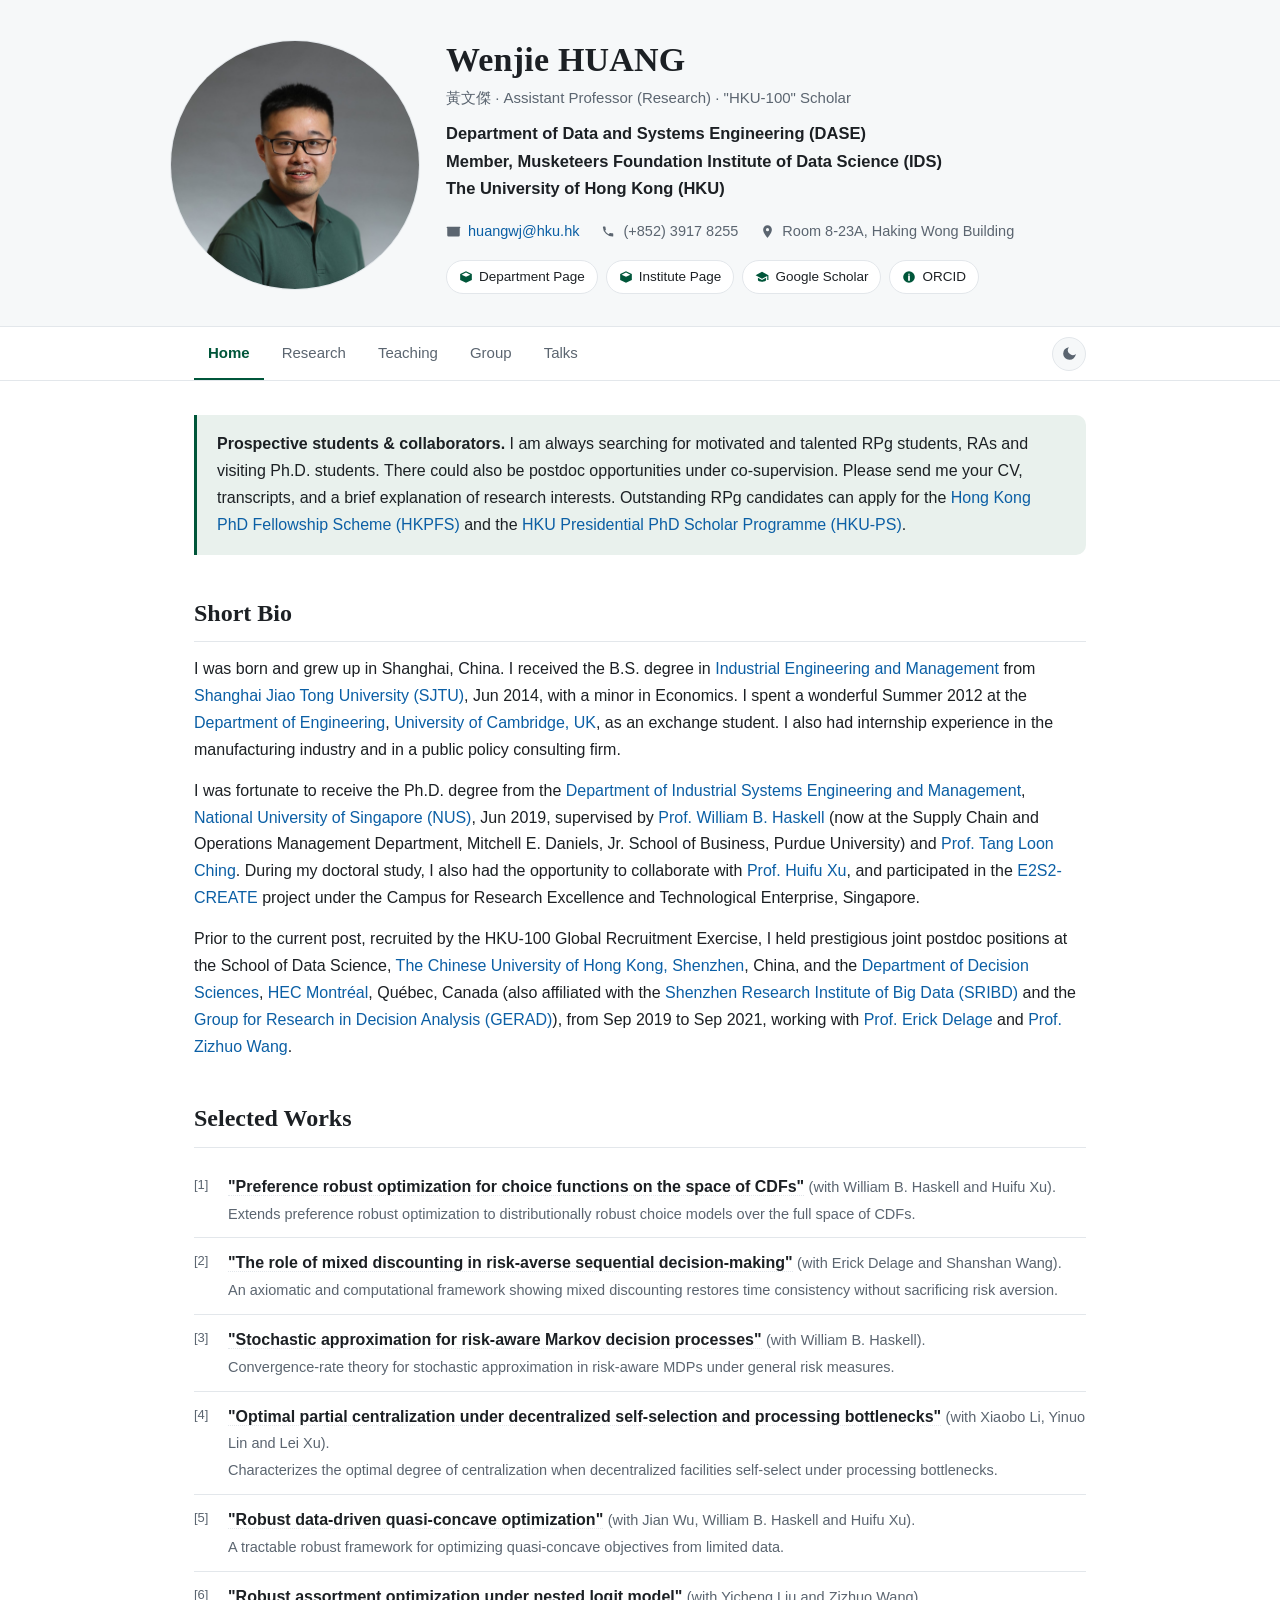
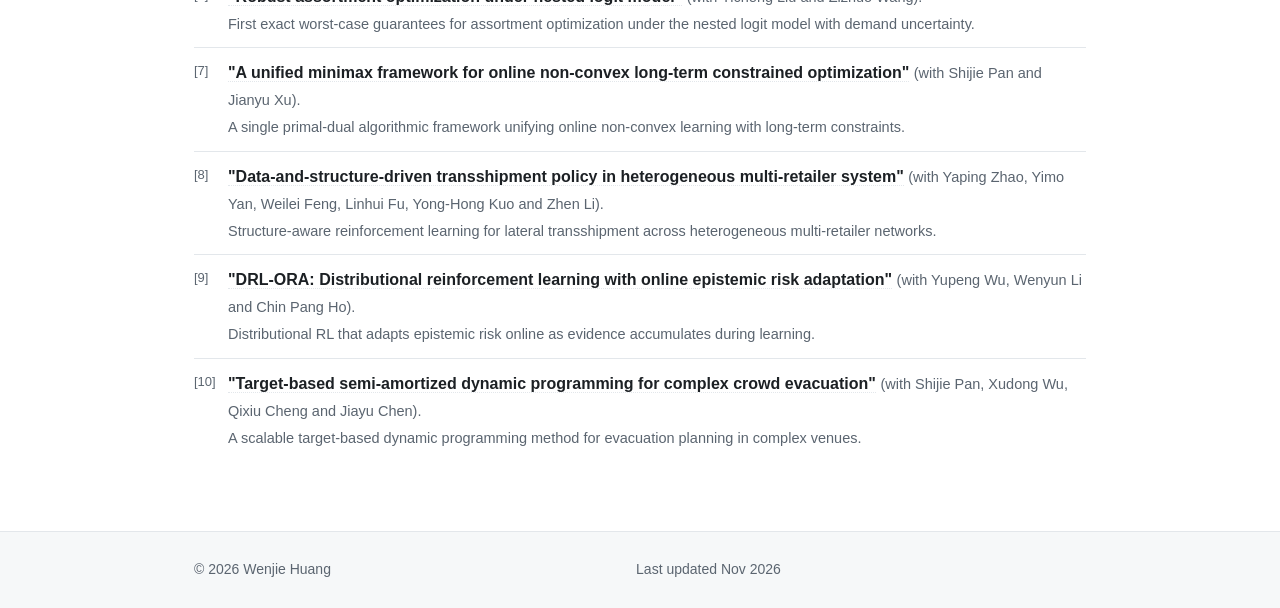
==== index.html @ e28edd25 "Research: add theory/application filter dimension; Home: add one-line contribution notes to Selected" ====
<!DOCTYPE html>
<html lang="en">
<head>
<meta charset="utf-8">
<meta name="viewport" content="width=device-width, initial-scale=1">
<title>Wenjie HUANG 黃文傑 — Assistant Professor (Research), HKU DASE &amp; IDS</title>
<meta name="description" content="Wenjie Huang, Assistant Professor (Research) at the Department of Data and Systems Engineering and the Musketeers Foundation Institute of Data Science, The University of Hong Kong. Research: risk analytics and robust optimization, sequential decision-making, data science/AI for operations management.">
<meta name="author" content="Wenjie Huang">
<link rel="icon" href="assets/favicon.svg" type="image/svg+xml">
<link rel="stylesheet" href="assets/style.css?v=20261120a">
</head>
<body>
<a class="skip" href="#main">Skip to content</a>

<header class="masthead">
  <div class="wrap masthead-inner">
    <div class="avatar-slot">
      <div class="avatar-placeholder" id="avatar-ph" aria-hidden="true">WH</div>
      <img class="avatar" id="avatar-img" src="assets/img/profile.jpg" alt="Wenjie Huang" hidden>
    </div>
    <div class="masthead-text">
      <h1>Wenjie HUANG</h1>
      <p class="zh-name">黃文傑 &middot; Assistant Professor (Research) &middot; "HKU-100" Scholar</p>
      <p class="role">Department of Data and Systems Engineering (DASE)<br>
         Member, Musketeers Foundation Institute of Data Science (IDS)</p>
      <p class="affil"><strong>The University of Hong Kong (HKU)</strong></p>

      <ul class="contact">
        <li>
          <svg viewBox="0 0 24 24" aria-hidden="true"><path d="M12 13.5 2 6.5V18a2 2 0 0 0 2 2h16a2 2 0 0 0 2-2V6.5l-10 7Zm10-9H2a1 1 0 0 0-.7 1.7l10.7 7.5 10.7-7.5A1 1 0 0 0 22 4.5Z"/></svg>
          <a href="mailto:huangwj@hku.hk">huangwj@hku.hk</a>
        </li>
        <li>
          <svg viewBox="0 0 24 24" aria-hidden="true"><path d="M6.6 10.8c1.2 2.4 3.2 4.4 5.6 5.6l1.9-1.9a1 1 0 0 1 1-.24c1.1.36 2.3.55 3.5.55a1 1 0 0 1 1 1V19a1 1 0 0 1-1 1A16 16 0 0 1 3 5a1 1 0 0 1 1-1h2.2a1 1 0 0 1 1 1c0 1.2.19 2.4.55 3.5a1 1 0 0 1-.25 1l-1.9 1.9Z"/></svg>
          <span>(+852) 3917 8255</span>
        </li>
        <li>
          <svg viewBox="0 0 24 24" aria-hidden="true"><path d="M12 2a7 7 0 0 0-7 7c0 5.2 7 13 7 13s7-7.8 7-13a7 7 0 0 0-7-7Zm0 9.5A2.5 2.5 0 1 1 12 6.5a2.5 2.5 0 0 1 0 5Z"/></svg>
          <span>Room 8-23A, Haking Wong Building</span>
        </li>
      </ul>

      <div class="badges">
        <a class="badge" href="https://www.dase.hku.hk/people/wj-huang">
          <svg viewBox="0 0 24 24" aria-hidden="true"><path d="M12 2 2 7v10l10 5 10-5V7l-10-5Zm0 2.3 7.5 3.7L12 11.7 4.5 8 12 4.3Z"/></svg>
          Department Page</a>
        <a class="badge" href="https://datascience.hku.hk/people/wenjie-huang/">
          <svg viewBox="0 0 24 24" aria-hidden="true"><path d="M12 2 2 7v10l10 5 10-5V7l-10-5Zm0 2.3 7.5 3.7L12 11.7 4.5 8 12 4.3Z"/></svg>
          Institute Page</a>
        <a class="badge" href="https://scholar.google.com/citations?user=--nCy4kAAAAJ&hl=zh-CN">
          <svg viewBox="0 0 24 24" aria-hidden="true"><path d="M12 3 1 9l11 6 9-4.9V17h2V9L12 3ZM5 13.2V17c0 1.7 3.1 3 7 3s7-1.3 7-3v-3.8l-7 3.8-7-3.8Z"/></svg>
          Google Scholar</a>
        <a class="badge" href="https://orcid.org/0000-0002-1358-213X">
          <svg viewBox="0 0 24 24" aria-hidden="true"><path d="M12 2a10 10 0 1 0 0 20 10 10 0 0 0 0-20Zm0 4a1.3 1.3 0 1 1 0 2.6A1.3 1.3 0 0 1 12 6Zm1.5 12.5h-3V9.5h3V18.5Z"/></svg>
          ORCID</a>
      </div>
    </div>
  </div>
</header>

<nav class="nav" aria-label="Primary">
  <div class="nav-inner">
    <a href="index.html" class="active">Home</a>
    <a href="research.html">Research</a>
    <a href="teaching.html">Teaching</a>
    <a href="group.html">Group</a>
    <a href="talks.html">Talks</a>
    <span class="spacer"></span>
    <button class="theme-toggle" id="theme-toggle" type="button" aria-label="Switch theme"></button>
  </div>
</nav>

<main id="main" class="wrap">

  <div class="callout">
    <p><strong>Prospective students &amp; collaborators.</strong>
    I am always searching for motivated and talented RPg students, RAs and visiting Ph.D. students.
    There could also be postdoc opportunities under co-supervision. Please send me your CV, transcripts, and a
    brief explanation of research interests. Outstanding RPg candidates can apply for the
    <a href="https://gradsch.hku.hk/prospective_students/fees_scholarships_and_financial_support/hong_kong_phd_fellowship_scheme">Hong Kong PhD Fellowship Scheme (HKPFS)</a> and the
    <a href="https://gradsch.hku.hk/prospective_students/fees_scholarships_and_financial_support/hku_presidential_phd_scholar_programme">HKU Presidential PhD Scholar Programme (HKU-PS)</a>.</p>
  </div>

  <h2>Short Bio</h2>
  <p>I was born and grew up in Shanghai, China. I received the B.S. degree in <a href="https://www.acem.sjtu.edu.cn/en/">Industrial Engineering and
  Management</a> from <a href="https://en.sjtu.edu.cn/">Shanghai Jiao Tong University (SJTU)</a>, Jun 2014, with a minor in Economics. I spent a
  wonderful Summer 2012 at the <a href="http://www.eng.cam.ac.uk/">Department of Engineering</a>, <a href="https://www.cam.ac.uk/">University of Cambridge, UK</a>, as an exchange
  student. I also had internship experience in the manufacturing industry and in a public policy
  consulting firm.</p>
  <p>I was fortunate to receive the Ph.D. degree from the <a href="https://cde.nus.edu.sg/isem/">Department of Industrial Systems Engineering and
  Management</a>, <a href="https://www.nus.edu.sg/">National University of Singapore (NUS)</a>, Jun 2019, supervised by <a href="https://www.wbhaskell.com/home">Prof. William B. Haskell</a>
  (now at the Supply Chain and Operations Management Department, Mitchell E. Daniels, Jr. School of
  Business, Purdue University) and <a href="https://cde.nus.edu.sg/isem/staff/tang-loon-ching/">Prof. Tang Loon Ching</a>. During my doctoral study, I also had the
  opportunity to collaborate with <a href="https://www1.se.cuhk.edu.hk/~hfxu/">Prof. Huifu Xu</a>, and participated in the <a href="https://www.create.edu.sg/">E2S2-CREATE</a> project under the
  Campus for Research Excellence and Technological Enterprise, Singapore.</p>
  <p>Prior to the current post, recruited by the HKU-100 Global Recruitment Exercise, I held prestigious
  joint postdoc positions at the School of Data Science, <a href="https://sds.cuhk.edu.cn/en">The Chinese University of Hong Kong, Shenzhen</a>,
  China, and the <a href="https://www.hec.ca/mqg/index.html">Department of Decision Sciences</a>, <a href="https://www.hec.ca/en">HEC Montréal</a>, Québec, Canada (also affiliated with the
  <a href="https://www.sribd.cn/en">Shenzhen Research Institute of Big Data (SRIBD)</a> and the <a href="https://www.gerad.ca/en">Group for Research in Decision Analysis
  (GERAD)</a>), from Sep 2019 to Sep 2021, working with <a href="https://tintin.hec.ca/pages/erick.delage/">Prof. Erick Delage</a> and <a href="https://mypage.cuhk.edu.cn/academics/wangzizhuo/">Prof. Zizhuo Wang</a>.</p>

  <h2>Selected Works</h2>
  <ol class="pubs">
    <li data-cat="risk">
      <a class="pub-title" href="https://epubs.siam.org/doi/10.1137/20M1316524">"Preference robust optimization for choice functions on the space of CDFs"</a>
      <span class="pub-authors">(with William B. Haskell and Huifu Xu).</span>
      <span class="pub-why">Extends preference robust optimization to distributionally robust choice models over the full space of CDFs.</span>
    </li>
    <li data-cat="seq">
      <a class="pub-title" href="https://papers.ssrn.com/sol3/papers.cfm?abstract_id=5013140">"The role of mixed discounting in risk-averse sequential decision-making"</a>
      <span class="pub-authors">(with Erick Delage and Shanshan Wang).</span>
      <span class="pub-why">An axiomatic and computational framework showing mixed discounting restores time consistency without sacrificing risk aversion.</span>
    </li>
    <li data-cat="seq">
      <a class="pub-title" href="https://ieeexplore.ieee.org/document/9076320">"Stochastic approximation for risk-aware Markov decision processes"</a>
      <span class="pub-authors">(with William B. Haskell).</span>
      <span class="pub-why">Convergence-rate theory for stochastic approximation in risk-aware MDPs under general risk measures.</span>
    </li>
    <li data-cat="risk">
      <a class="pub-title" href="https://papers.ssrn.com/sol3/papers.cfm?abstract_id=5053496">"Optimal partial centralization under decentralized self-selection and processing bottlenecks"</a>
      <span class="pub-authors">(with Xiaobo Li, Yinuo Lin and Lei Xu).</span>
      <span class="pub-why">Characterizes the optimal degree of centralization when decentralized facilities self-select under processing bottlenecks.</span>
    </li>
    <li data-cat="risk">
      <a class="pub-title" href="https://pubsonline.informs.org/doi/10.1287/ijoc.2025.1570">"Robust data-driven quasi-concave optimization"</a>
      <span class="pub-authors">(with Jian Wu, William B. Haskell and Huifu Xu).</span>
      <span class="pub-why">A tractable robust framework for optimizing quasi-concave objectives from limited data.</span>
    </li>
    <li data-cat="risk">
      <a class="pub-title" href="https://www.sciencedirect.com/science/article/pii/S0167637726001410">"Robust assortment optimization under nested logit model"</a>
      <span class="pub-authors">(with Yicheng Liu and Zizhuo Wang).</span>
      <span class="pub-why">First exact worst-case guarantees for assortment optimization under the nested logit model with demand uncertainty.</span>
    </li>
    <li data-cat="seq">
      <a class="pub-title" href="https://arxiv.org/abs/2311.02426">"A unified minimax framework for online non-convex long-term constrained optimization"</a>
      <span class="pub-authors">(with Shijie Pan and Jianyu Xu).</span>
      <span class="pub-why">A single primal-dual algorithmic framework unifying online non-convex learning with long-term constraints.</span>
    </li>
    <li data-cat="om">
      <a class="pub-title" href="https://papers.ssrn.com/sol3/papers.cfm?abstract_id=7210378">"Data-and-structure-driven transshipment policy in heterogeneous multi-retailer system"</a>
      <span class="pub-authors">(with Yaping Zhao, Yimo Yan, Weilei Feng, Linhui Fu, Yong-Hong Kuo and Zhen Li).</span>
      <span class="pub-why">Structure-aware reinforcement learning for lateral transshipment across heterogeneous multi-retailer networks.</span>
    </li>
    <li data-cat="seq">
      <a class="pub-title" href="https://proceedings.mlr.press/v337/wu26e.html">"DRL-ORA: Distributional reinforcement learning with online epistemic risk adaptation"</a>
      <span class="pub-authors">(with Yupeng Wu, Wenyun Li and Chin Pang Ho).</span>
      <span class="pub-why">Distributional RL that adapts epistemic risk online as evidence accumulates during learning.</span>
    </li>
    <li data-cat="seq">
      <a class="pub-title" href="https://papers.ssrn.com/sol3/papers.cfm?abstract_id=7547078">"Target-based semi-amortized dynamic programming for complex crowd evacuation"</a>
      <span class="pub-authors">(with Shijie Pan, Xudong Wu, Qixiu Cheng and Jiayu Chen).</span>
      <span class="pub-why">A scalable target-based dynamic programming method for evacuation planning in complex venues.</span>
    </li>
  </ol>

</main>

<footer>
  <div class="wrap">
    <span>&copy; 2026 Wenjie Huang</span>
    <span>Last updated Nov 2026</span>
    <span class="visit-group"><span class="visit" id="busuanzi_container_site_pv" style="display:none">Site visits <span id="busuanzi_value_site_pv"></span></span><span class="visit" id="busuanzi_container_site_uv" style="display:none">&middot; Visitors <span id="busuanzi_value_site_uv"></span></span></span>
  </div>
</footer>

<script src="assets/main.js?v=20261120a"></script>
<script async src="https://events.vercount.one/js"></script>
</body>
</html>
---- assets/style.css ----
/* ============================================================
   Wenjie HUANG — Personal Academic Homepage
   Pure static site for GitHub Pages. No build step required.
   ============================================================ */

:root {
  --bg: #ffffff;
  --surface: #f6f8f9;
  --surface-2: #eef1f3;
  --text: #1c2024;
  --muted: #5b6570;
  --border: #e3e7eb;
  --accent: #00563a;        /* HKU green */
  --accent-soft: #e9f1ed;
  --link: #0b5fa5;
  --shadow: 0 1px 2px rgba(16, 24, 40, .04), 0 4px 16px rgba(16, 24, 40, .05);
  --serif: Georgia, "Times New Roman", "Songti SC", "Noto Serif", serif;
  --sans: -apple-system, BlinkMacSystemFont, "Segoe UI", Roboto, "Helvetica Neue",
          "PingFang SC", "Hiragino Sans GB", "Microsoft YaHei", Arial, sans-serif;
  --radius: 10px;
  --maxw: 940px;
}

[data-theme="dark"] {
  --bg: #0e1113;
  --surface: #161a1d;
  --surface-2: #1d2226;
  --text: #e7ebef;
  --muted: #98a2ad;
  --border: #2a3034;
  --accent: #63c39b;
  --accent-soft: #16261f;
  --link: #79b8ea;
  --shadow: 0 1px 2px rgba(0, 0, 0, .3), 0 4px 16px rgba(0, 0, 0, .25);
}

* { box-sizing: border-box; }

html { scroll-behavior: smooth; }

body {
  margin: 0;
  background: var(--bg);
  color: var(--text);
  font-family: var(--sans);
  font-size: 16px;
  line-height: 1.68;
  -webkit-font-smoothing: antialiased;
  text-rendering: optimizeLegibility;
}

a { color: var(--link); text-decoration: none; }
a:hover { text-decoration: underline; }

.wrap { max-width: var(--maxw); margin: 0 auto; padding-left: 24px; padding-right: 24px; }

/* ---------- Skip link ---------- */
.skip {
  position: absolute; left: -9999px; top: 0;
  background: var(--accent); color: #fff; padding: 8px 14px; z-index: 100;
}
.skip:focus { left: 8px; top: 8px; }

/* ---------- Masthead ---------- */
.masthead {
  border-bottom: 1px solid var(--border);
  background: var(--surface);
}
.masthead-inner {
  display: flex; gap: 26px; align-items: flex-start;
  padding: 40px 0 32px;
}
/* circular avatar, fixed size (1/3 of the previous stretched diameter) */
.avatar-slot { flex: 0 0 250px; }
.avatar {
  width: 250px; height: 250px; border-radius: 50%;
  object-fit: cover; object-position: center 22%;
  background: var(--surface-2);
  border: 1px solid var(--border); display: block;
}
.avatar[hidden] { display: none; }
.avatar-placeholder {
  width: 250px; height: 250px; border-radius: 50%;
  display: flex; align-items: center; justify-content: center;
  background: var(--accent-soft); color: var(--accent);
  font-family: var(--serif); font-size: 64px; letter-spacing: 1px;
  border: 1px solid var(--border); user-select: none;
}
.masthead-text { flex: 1 1 auto; min-width: 0; }
.masthead h1 {
  font-family: var(--serif);
  font-size: 34px; line-height: 1.2; margin: 0 0 4px;
  font-weight: 600; letter-spacing: .2px;
}
.masthead .zh-name { color: var(--muted); font-size: 15px; margin: 0 0 10px; }
.masthead .role { font-size: 16.5px; margin: 0; font-weight: 600; }
.masthead .affil { margin: 0; color: var(--muted); font-size: 16.5px; }
.masthead .affil strong { color: var(--text); font-weight: 600; }

.contact {
  list-style: none; margin: 16px 0 0; padding: 0;
  display: flex; flex-wrap: wrap; gap: 6px 22px; font-size: 14.5px;
}
.contact li { display: flex; align-items: center; gap: 7px; color: var(--muted); }
.contact a { color: var(--link); }
.contact svg { width: 15px; height: 15px; flex: 0 0 15px; fill: var(--muted); }

.badges { display: flex; flex-wrap: wrap; gap: 8px; margin-top: 16px; }
.badge {
  display: inline-flex; align-items: center; gap: 6px;
  font-size: 13.5px; padding: 5px 12px; border-radius: 999px;
  border: 1px solid var(--border); background: var(--bg); color: var(--text);
}
.badge:hover { border-color: var(--accent); text-decoration: none; }
.badge svg { width: 14px; height: 14px; fill: var(--accent); }

/* ---------- Nav ---------- */
.nav {
  position: sticky; top: 0; z-index: 50;
  background: var(--bg); border-bottom: 1px solid var(--border);
}
.nav-inner {
  display: flex; align-items: center; gap: 4px;
  max-width: var(--maxw); margin: 0 auto; padding: 0 24px;
  overflow-x: auto; scrollbar-width: none;
}
.nav-inner::-webkit-scrollbar { display: none; }
.nav a {
  padding: 13px 14px; font-size: 15px; color: var(--muted);
  border-bottom: 2px solid transparent; white-space: nowrap;
}
.nav a:hover { color: var(--text); text-decoration: none; }
.nav a.active { color: var(--accent); border-bottom-color: var(--accent); font-weight: 600; }
.nav .spacer { flex: 1 1 auto; }
.theme-toggle {
  border: 1px solid var(--border); background: var(--surface);
  color: var(--muted); border-radius: 999px; cursor: pointer;
  width: 34px; height: 34px; display: inline-flex; align-items: center; justify-content: center;
  flex: 0 0 34px; margin-left: 6px;
}
.theme-toggle:hover { color: var(--text); border-color: var(--accent); }
.theme-toggle svg { width: 17px; height: 17px; fill: currentColor; }

/* ---------- Main ---------- */
main { padding: 34px 0 60px; min-height: 40vh; }

h2 {
  font-family: var(--serif); font-size: 24px; font-weight: 600;
  margin: 38px 0 14px; padding-bottom: 8px;
  border-bottom: 1px solid var(--border);
}
h2:first-child { margin-top: 0; }
main > h3:first-child, main > p.lede:first-child { margin-top: 0; }
h3 {
  font-size: 18px; margin: 28px 0 10px; font-weight: 650;
  color: var(--accent);
}
h4 { font-size: 15.5px; margin: 20px 0 6px; color: var(--muted); font-weight: 650; }

p { margin: 0 0 14px; }

.lede { font-size: 17px; color: var(--text); }

/* Callout */
.callout {
  background: var(--accent-soft); border-left: 3px solid var(--accent);
  padding: 16px 20px; border-radius: 0 var(--radius) var(--radius) 0;
  margin: 0 0 24px;
}
.callout p:last-child { margin-bottom: 0; }

/* ---------- Publication list ---------- */
.pub-note { color: var(--muted); font-size: 14.5px; margin: -6px 0 16px; }
.pub-tools {
  display: flex; flex-wrap: wrap; gap: 10px; align-items: center;
  margin: 0 0 18px;
}
.pub-search {
  flex: 1 1 220px; min-width: 180px;
  padding: 9px 13px; font-size: 14.5px; font-family: inherit;
  border: 1px solid var(--border); border-radius: 8px;
  background: var(--bg); color: var(--text);
}
.pub-search:focus { outline: 2px solid var(--accent-soft); border-color: var(--accent); }
.filters { display: flex; flex-wrap: wrap; gap: 8px; }
.filters-type { padding-left: 12px; border-left: 1px solid var(--border); }
.pubs .pub-why {
  display: block;
  color: var(--muted);
  font-size: 14.5px;
  margin-top: 3px;
  line-height: 1.5;
}
.chip {
  font-size: 13.5px; padding: 6px 13px; border-radius: 999px; cursor: pointer;
  border: 1px solid var(--border); background: var(--surface); color: var(--muted);
  font-family: inherit;
}
.chip:hover { color: var(--text); }
.chip[aria-pressed="true"] {
  background: var(--accent); border-color: var(--accent); color: #fff; font-weight: 600;
}

ol.pubs { list-style: none; counter-reset: p; margin: 0 0 10px; padding: 0; }
ol.pubs > li {
  counter-increment: p; position: relative;
  padding: 12px 0 12px 34px; border-bottom: 1px solid var(--border);
}
ol.pubs > li:last-child { border-bottom: 0; }
ol.pubs > li::before {
  content: "[" counter(p) "]"; position: absolute; left: 0; top: 12px;
  font-size: 13px; color: var(--muted); font-variant-numeric: tabular-nums;
}
/* when JS filtering is active, numbering is recomputed for visible entries */
html.js ol.pubs > li::before { content: "[" var(--n) "]"; }
.pub-title { font-weight: 600; }
.pub-authors { color: var(--muted); font-size: 14.5px; }
.pub-venue { font-size: 14.5px; }
.pub-venue em {
  font-style: italic; font-weight: 700;
  color: #0d8be0;                      /* azure */
}
[data-theme="dark"] .pub-venue em { color: #74bdf5; }
.pub-meta { font-size: 13.5px; color: var(--muted); margin-top: 3px; }
.pub-links { display: inline-flex; gap: 10px; margin-left: 6px; font-size: 13px; }
.tag {
  display: inline-block; font-size: 12px; padding: 1px 8px; border-radius: 5px;
  background: var(--surface-2); color: var(--muted); margin-left: 6px; vertical-align: 1px;
}
.tag.award { background: #fdf0d5; color: #8a5a00; }
[data-theme="dark"] .tag.award { background: #33280f; color: #e8c17a; }
.tag.status { background: var(--accent-soft); color: var(--accent); }
a.pub-title { color: inherit; text-decoration: none; border-bottom: 1px dotted var(--border); }
a.pub-title:hover { color: var(--accent); border-bottom-color: var(--accent); }
a.tag { text-decoration: none; }
a.tag:hover { background: var(--accent-soft); color: var(--accent); }
a.tag.award:hover { background: #f8e3b6; color: #7a4f00; }
[data-theme="dark"] a.tag.award:hover { background: #40320f; color: #f0d09a; }

/* ---------- People / grants / talks lists ---------- */
ul.plain { list-style: none; margin: 0 0 12px; padding: 0; }
ul.plain > li {
  padding: 10px 0; border-bottom: 1px solid var(--border);
}
ul.plain > li:last-child { border-bottom: 0; }
.who { font-weight: 600; }
.when, .where { color: var(--muted); font-size: 14.5px; }
.note { color: var(--muted); font-size: 14.5px; display: block; }

ul.ticks { margin: 0 0 12px; padding-left: 22px; }
ul.ticks li { margin-bottom: 6px; }
.service-line { margin: 0 0 14px; font-size: 15px; line-height: 1.75; }

.grant-role {
  display: inline-block; font-size: 12px; font-weight: 700; letter-spacing: .3px;
  color: var(--accent); background: var(--accent-soft);
  padding: 1px 7px; border-radius: 5px; margin-right: 7px; vertical-align: 1px;
}

/* ---------- Course cards (Teaching) ---------- */
.course-card {
  border: 1px solid var(--border); border-radius: var(--radius);
  padding: 18px 20px; margin: 0 0 16px; background: var(--surface);
}
.course-code {
  font-size: 13.5px; font-weight: 700; letter-spacing: .4px; color: var(--accent);
}
.course-title {
  font-family: var(--serif); font-size: 19px; font-weight: 600; margin: 2px 0 6px;
}
.course-meta { font-size: 14.5px; color: var(--muted); margin: 0 0 10px; }
.course-card p:last-child { margin-bottom: 0; }

/* Timeline (Experience) */
.timeline { margin: 0 0 12px; padding: 0; list-style: none; }
.timeline > li {
  position: relative; padding: 0 0 22px 22px; border-left: 2px solid var(--border);
}
.timeline > li:last-child { border-left-color: transparent; padding-bottom: 0; }
.timeline > li::before {
  content: ""; position: absolute; left: -6px; top: 9px;
  width: 10px; height: 10px; border-radius: 50%;
  background: var(--bg); border: 2px solid var(--accent);
}
.tl-title { font-weight: 650; }
.tl-org { color: var(--text); }
.tl-period { color: var(--muted); font-size: 14px; }
.tl-desc { color: var(--muted); font-size: 14.5px; margin: 4px 0 0; }

/* ---------- Footer ---------- */
footer {
  border-top: 1px solid var(--border); background: var(--surface);
  padding: 26px 0; font-size: 14px; color: var(--muted);
}
footer .wrap { display: flex; flex-wrap: wrap; gap: 10px 24px; justify-content: space-between; }
footer a { color: var(--link); }
@font-face {
  font-family: "PixelDigits";
  src: url("fonts/vt323-latin.woff2") format("woff2");
  font-weight: 400; font-style: normal; font-display: swap;
}
footer .visit-group { display: inline-flex; align-items: baseline; gap: 5px; }
footer .visit #busuanzi_value_site_pv,
footer .visit #busuanzi_value_site_uv {
  font-family: "PixelDigits", ui-monospace, monospace;
  font-size: 16.5px; letter-spacing: .03em; color: var(--text);
  font-variant-numeric: tabular-nums; vertical-align: -1px;
}
footer .visit .stat-num { font-variant-numeric: tabular-nums; color: var(--text, inherit); font-weight: 600; }

/* ---------- Responsive ---------- */
@media (max-width: 720px) {
  .masthead-inner { flex-direction: column; align-items: center; text-align: center; padding: 28px 0 24px; }
  /* stacked layout: same 84px circle, centred */
  .avatar-slot { flex: 0 0 auto; align-self: center; }
  .masthead-text { width: 100%; }
  .masthead h1 { font-size: 28px; }
  .contact { justify-content: center; }
  .badges { justify-content: center; }
  main { padding: 26px 0 44px; }
  ol.pubs > li { padding-left: 0; }
  ol.pubs > li::before { position: static; margin-right: 6px; }
}

@media print {
  .nav, .theme-toggle, .pub-tools, footer { display: none !important; }
  body { font-size: 12pt; }
  a { color: #000; text-decoration: none; }
  .pub-venue em { color: #000; }
  .pub-venue em { color: #000; }
}
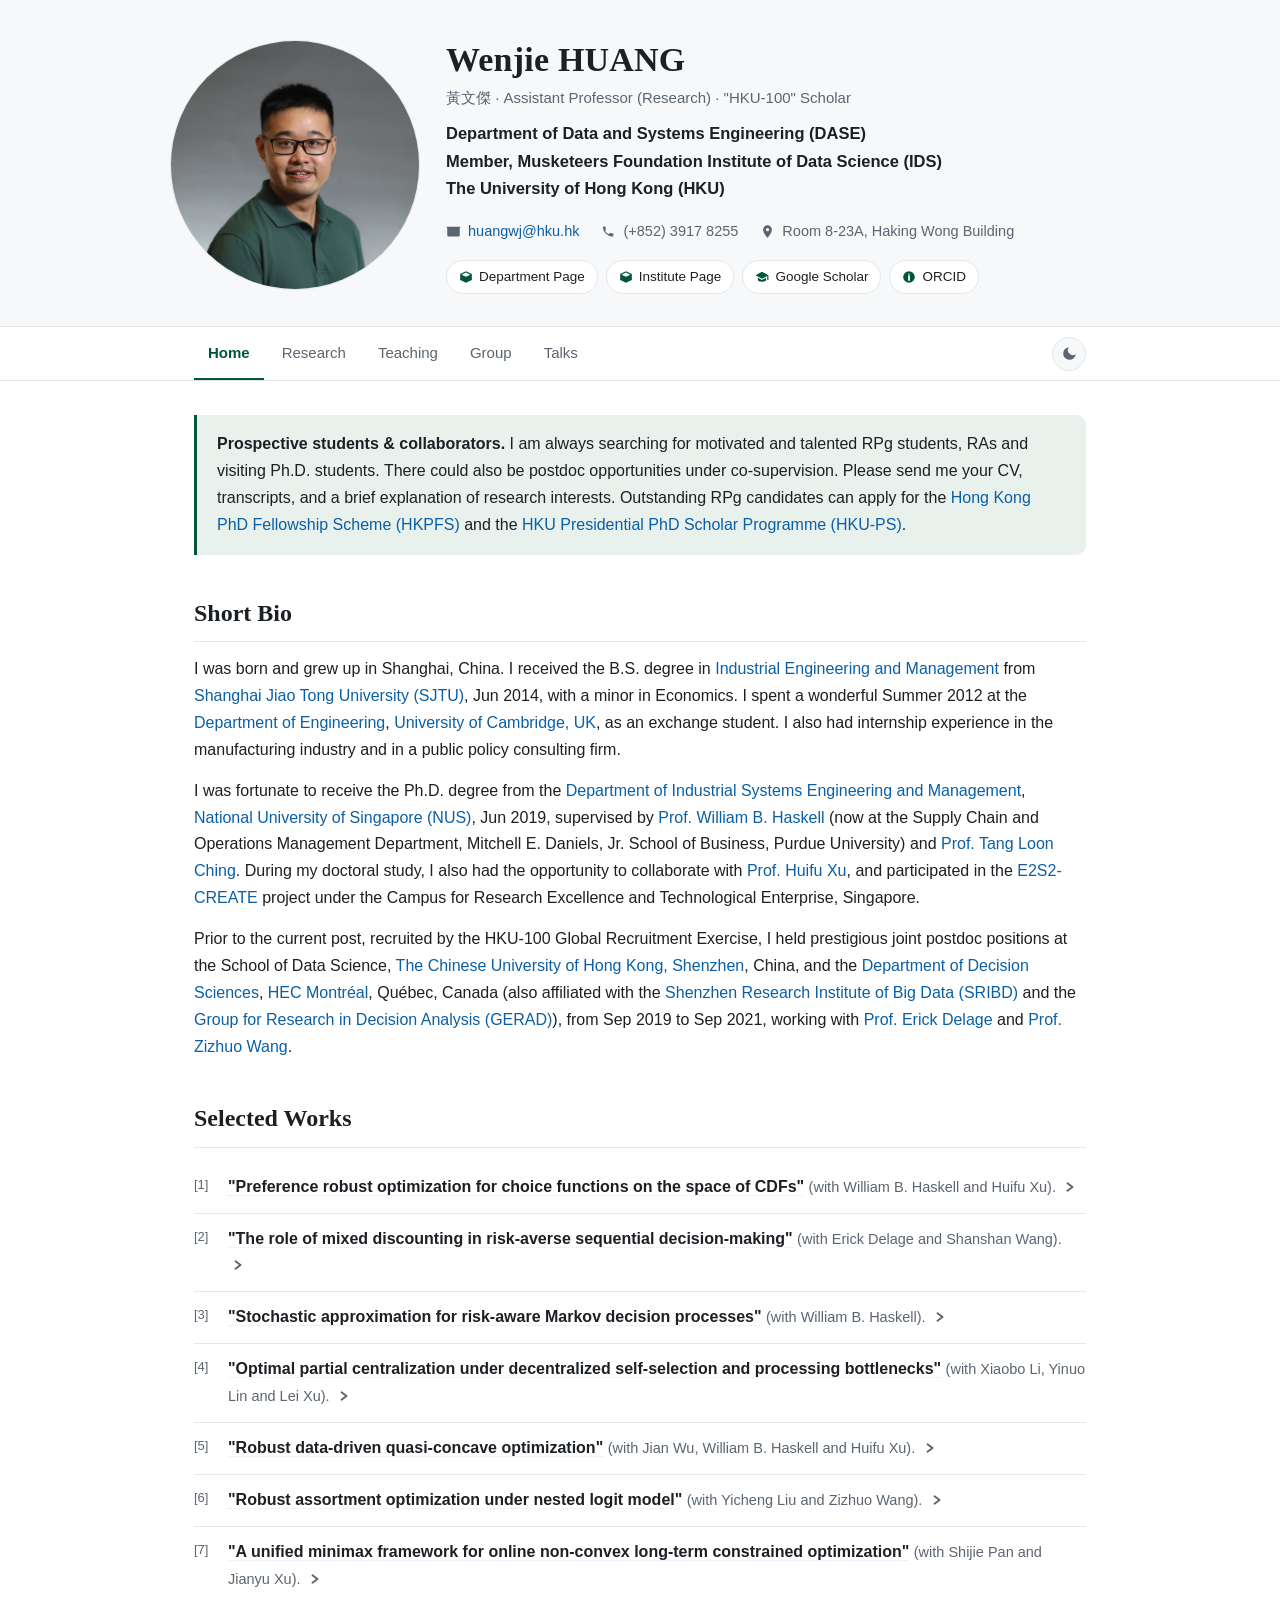
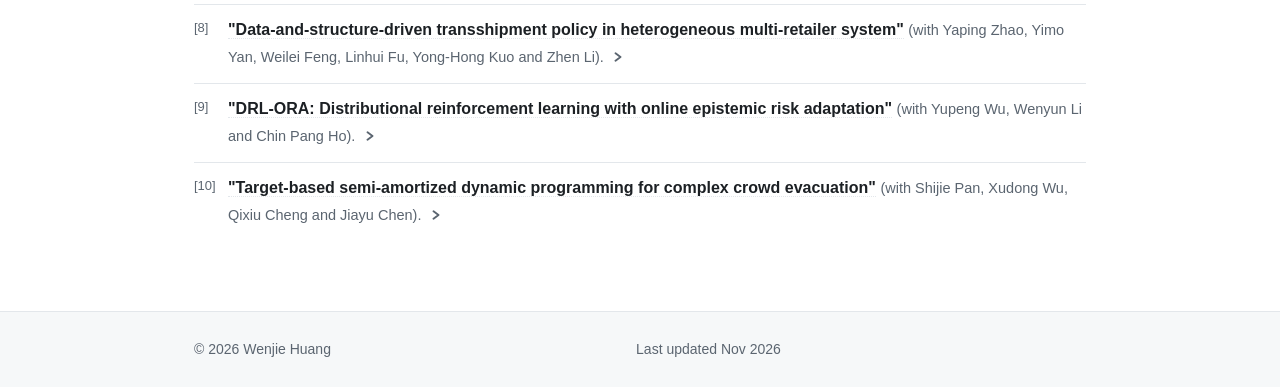
==== commit 223b8d0a: "Research: rename all-themes chip; Home: collapse Selected Works summaries behind a chevron toggle" ====
--- a/index.html
+++ b/index.html
@@ -7,7 +7,7 @@
 <meta name="description" content="Wenjie Huang, Assistant Professor (Research) at the Department of Data and Systems Engineering and the Musketeers Foundation Institute of Data Science, The University of Hong Kong. Research: risk analytics and robust optimization, sequential decision-making, data science/AI for operations management.">
 <meta name="author" content="Wenjie Huang">
 <link rel="icon" href="assets/favicon.svg" type="image/svg+xml">
-<link rel="stylesheet" href="assets/style.css?v=20261120a">
+<link rel="stylesheet" href="assets/style.css?v=20261120b">
 </head>
 <body>
 <a class="skip" href="#main">Skip to content</a>
@@ -104,51 +104,61 @@
     <li data-cat="risk">
       <a class="pub-title" href="https://epubs.siam.org/doi/10.1137/20M1316524">"Preference robust optimization for choice functions on the space of CDFs"</a>
       <span class="pub-authors">(with William B. Haskell and Huifu Xu).</span>
+      <button class="pub-toggle" type="button" aria-expanded="false" aria-label="Show summary"><svg viewBox="0 0 8 8" aria-hidden="true"><path d="M2 1l4 3-4 3" fill="none" stroke="currentColor" stroke-width="1.5" stroke-linecap="round" stroke-linejoin="round"/></svg></button>
       <span class="pub-why">Extends preference robust optimization to distributionally robust choice models over the full space of CDFs.</span>
     </li>
     <li data-cat="seq">
       <a class="pub-title" href="https://papers.ssrn.com/sol3/papers.cfm?abstract_id=5013140">"The role of mixed discounting in risk-averse sequential decision-making"</a>
       <span class="pub-authors">(with Erick Delage and Shanshan Wang).</span>
+      <button class="pub-toggle" type="button" aria-expanded="false" aria-label="Show summary"><svg viewBox="0 0 8 8" aria-hidden="true"><path d="M2 1l4 3-4 3" fill="none" stroke="currentColor" stroke-width="1.5" stroke-linecap="round" stroke-linejoin="round"/></svg></button>
       <span class="pub-why">An axiomatic and computational framework showing mixed discounting restores time consistency without sacrificing risk aversion.</span>
     </li>
     <li data-cat="seq">
       <a class="pub-title" href="https://ieeexplore.ieee.org/document/9076320">"Stochastic approximation for risk-aware Markov decision processes"</a>
       <span class="pub-authors">(with William B. Haskell).</span>
+      <button class="pub-toggle" type="button" aria-expanded="false" aria-label="Show summary"><svg viewBox="0 0 8 8" aria-hidden="true"><path d="M2 1l4 3-4 3" fill="none" stroke="currentColor" stroke-width="1.5" stroke-linecap="round" stroke-linejoin="round"/></svg></button>
       <span class="pub-why">Convergence-rate theory for stochastic approximation in risk-aware MDPs under general risk measures.</span>
     </li>
     <li data-cat="risk">
       <a class="pub-title" href="https://papers.ssrn.com/sol3/papers.cfm?abstract_id=5053496">"Optimal partial centralization under decentralized self-selection and processing bottlenecks"</a>
       <span class="pub-authors">(with Xiaobo Li, Yinuo Lin and Lei Xu).</span>
+      <button class="pub-toggle" type="button" aria-expanded="false" aria-label="Show summary"><svg viewBox="0 0 8 8" aria-hidden="true"><path d="M2 1l4 3-4 3" fill="none" stroke="currentColor" stroke-width="1.5" stroke-linecap="round" stroke-linejoin="round"/></svg></button>
       <span class="pub-why">Characterizes the optimal degree of centralization when decentralized facilities self-select under processing bottlenecks.</span>
     </li>
     <li data-cat="risk">
       <a class="pub-title" href="https://pubsonline.informs.org/doi/10.1287/ijoc.2025.1570">"Robust data-driven quasi-concave optimization"</a>
       <span class="pub-authors">(with Jian Wu, William B. Haskell and Huifu Xu).</span>
+      <button class="pub-toggle" type="button" aria-expanded="false" aria-label="Show summary"><svg viewBox="0 0 8 8" aria-hidden="true"><path d="M2 1l4 3-4 3" fill="none" stroke="currentColor" stroke-width="1.5" stroke-linecap="round" stroke-linejoin="round"/></svg></button>
       <span class="pub-why">A tractable robust framework for optimizing quasi-concave objectives from limited data.</span>
     </li>
     <li data-cat="risk">
       <a class="pub-title" href="https://www.sciencedirect.com/science/article/pii/S0167637726001410">"Robust assortment optimization under nested logit model"</a>
       <span class="pub-authors">(with Yicheng Liu and Zizhuo Wang).</span>
+      <button class="pub-toggle" type="button" aria-expanded="false" aria-label="Show summary"><svg viewBox="0 0 8 8" aria-hidden="true"><path d="M2 1l4 3-4 3" fill="none" stroke="currentColor" stroke-width="1.5" stroke-linecap="round" stroke-linejoin="round"/></svg></button>
       <span class="pub-why">First exact worst-case guarantees for assortment optimization under the nested logit model with demand uncertainty.</span>
     </li>
     <li data-cat="seq">
       <a class="pub-title" href="https://arxiv.org/abs/2311.02426">"A unified minimax framework for online non-convex long-term constrained optimization"</a>
       <span class="pub-authors">(with Shijie Pan and Jianyu Xu).</span>
+      <button class="pub-toggle" type="button" aria-expanded="false" aria-label="Show summary"><svg viewBox="0 0 8 8" aria-hidden="true"><path d="M2 1l4 3-4 3" fill="none" stroke="currentColor" stroke-width="1.5" stroke-linecap="round" stroke-linejoin="round"/></svg></button>
       <span class="pub-why">A single primal-dual algorithmic framework unifying online non-convex learning with long-term constraints.</span>
     </li>
     <li data-cat="om">
       <a class="pub-title" href="https://papers.ssrn.com/sol3/papers.cfm?abstract_id=7210378">"Data-and-structure-driven transshipment policy in heterogeneous multi-retailer system"</a>
       <span class="pub-authors">(with Yaping Zhao, Yimo Yan, Weilei Feng, Linhui Fu, Yong-Hong Kuo and Zhen Li).</span>
+      <button class="pub-toggle" type="button" aria-expanded="false" aria-label="Show summary"><svg viewBox="0 0 8 8" aria-hidden="true"><path d="M2 1l4 3-4 3" fill="none" stroke="currentColor" stroke-width="1.5" stroke-linecap="round" stroke-linejoin="round"/></svg></button>
       <span class="pub-why">Structure-aware reinforcement learning for lateral transshipment across heterogeneous multi-retailer networks.</span>
     </li>
     <li data-cat="seq">
       <a class="pub-title" href="https://proceedings.mlr.press/v337/wu26e.html">"DRL-ORA: Distributional reinforcement learning with online epistemic risk adaptation"</a>
       <span class="pub-authors">(with Yupeng Wu, Wenyun Li and Chin Pang Ho).</span>
+      <button class="pub-toggle" type="button" aria-expanded="false" aria-label="Show summary"><svg viewBox="0 0 8 8" aria-hidden="true"><path d="M2 1l4 3-4 3" fill="none" stroke="currentColor" stroke-width="1.5" stroke-linecap="round" stroke-linejoin="round"/></svg></button>
       <span class="pub-why">Distributional RL that adapts epistemic risk online as evidence accumulates during learning.</span>
     </li>
     <li data-cat="seq">
       <a class="pub-title" href="https://papers.ssrn.com/sol3/papers.cfm?abstract_id=7547078">"Target-based semi-amortized dynamic programming for complex crowd evacuation"</a>
       <span class="pub-authors">(with Shijie Pan, Xudong Wu, Qixiu Cheng and Jiayu Chen).</span>
+      <button class="pub-toggle" type="button" aria-expanded="false" aria-label="Show summary"><svg viewBox="0 0 8 8" aria-hidden="true"><path d="M2 1l4 3-4 3" fill="none" stroke="currentColor" stroke-width="1.5" stroke-linecap="round" stroke-linejoin="round"/></svg></button>
       <span class="pub-why">A scalable target-based dynamic programming method for evacuation planning in complex venues.</span>
     </li>
   </ol>
@@ -163,7 +173,7 @@
   </div>
 </footer>
 
-<script src="assets/main.js?v=20261120a"></script>
+<script src="assets/main.js?v=20261120b"></script>
 <script async src="https://events.vercount.one/js"></script>
 </body>
 </html>
--- a/assets/style.css
+++ b/assets/style.css
@@ -185,12 +185,21 @@
 .filters { display: flex; flex-wrap: wrap; gap: 8px; }
 .filters-type { padding-left: 12px; border-left: 1px solid var(--border); }
 .pubs .pub-why {
-  display: block;
+  display: none;
   color: var(--muted);
   font-size: 14.5px;
   margin-top: 3px;
   line-height: 1.5;
 }
+ol.pubs > li.open .pub-why { display: block; }
+.pub-toggle {
+  background: none; border: 0; cursor: pointer;
+  color: var(--muted); padding: 2px 5px; line-height: 1;
+  vertical-align: baseline; font-family: inherit;
+}
+.pub-toggle svg { width: 10px; height: 10px; transition: transform .15s ease; }
+ol.pubs > li.open .pub-toggle svg { transform: rotate(90deg); }
+.pub-toggle:hover { color: var(--text); }
 .chip {
   font-size: 13.5px; padding: 6px 13px; border-radius: 999px; cursor: pointer;
   border: 1px solid var(--border); background: var(--surface); color: var(--muted);
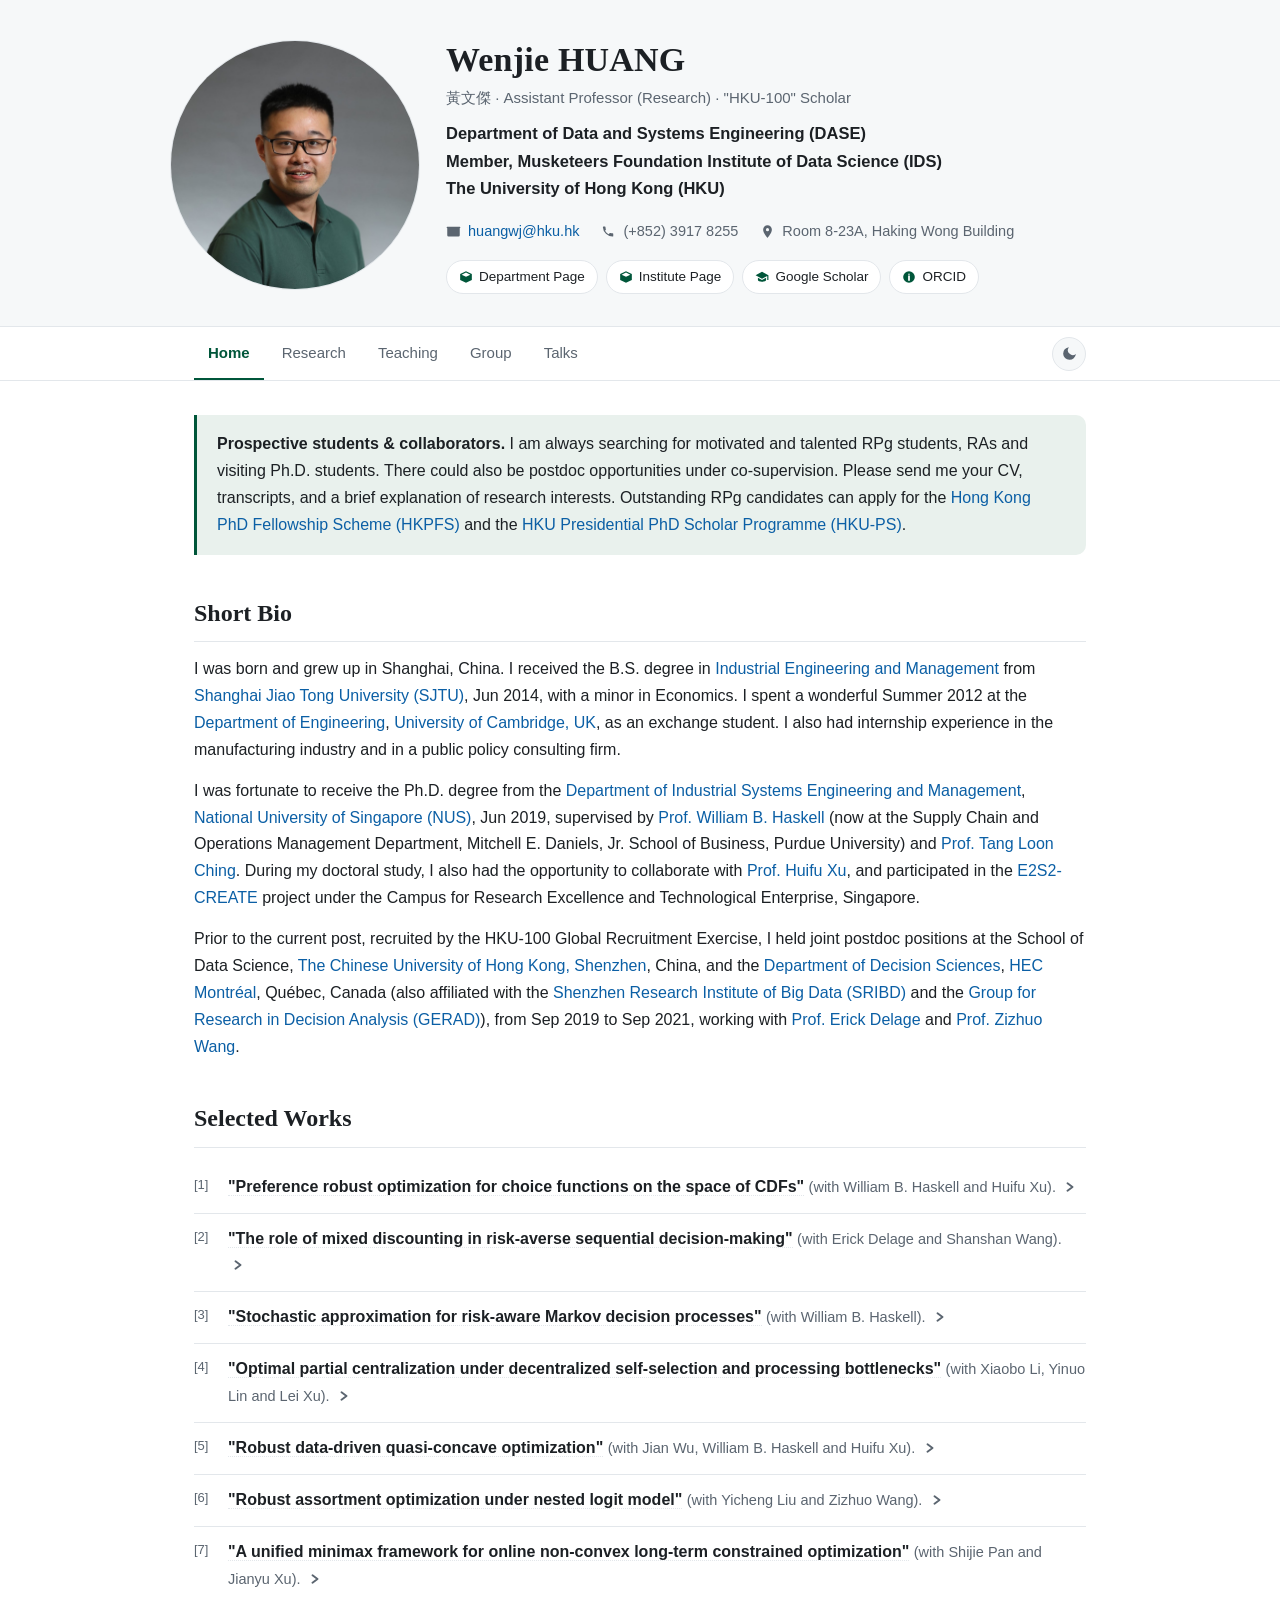
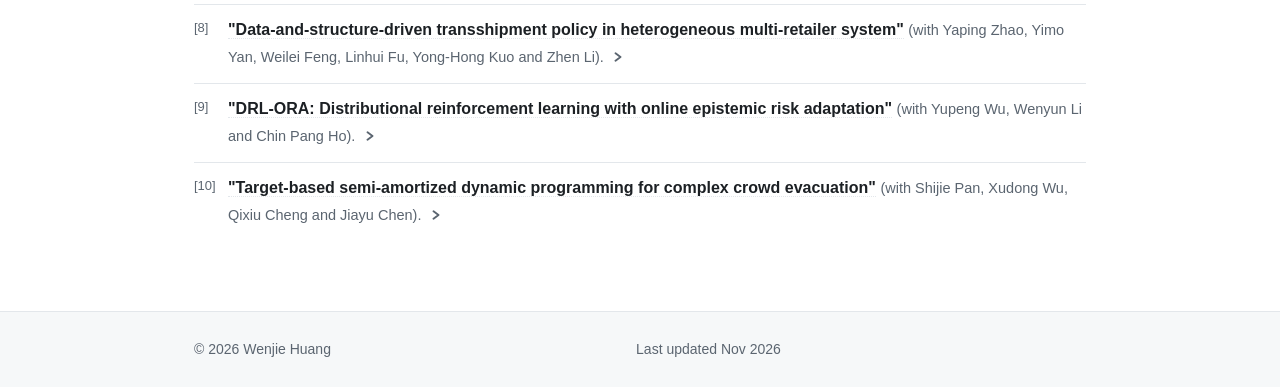
==== commit 6f7e8cb1: "Home: drop 'prestigious' from the Short Bio" ====
--- a/index.html
+++ b/index.html
@@ -7,7 +7,7 @@
 <meta name="description" content="Wenjie Huang, Assistant Professor (Research) at the Department of Data and Systems Engineering and the Musketeers Foundation Institute of Data Science, The University of Hong Kong. Research: risk analytics and robust optimization, sequential decision-making, data science/AI for operations management.">
 <meta name="author" content="Wenjie Huang">
 <link rel="icon" href="assets/favicon.svg" type="image/svg+xml">
-<link rel="stylesheet" href="assets/style.css?v=20261120b">
+<link rel="stylesheet" href="assets/style.css?v=20261120d">
 </head>
 <body>
 <a class="skip" href="#main">Skip to content</a>
@@ -93,7 +93,7 @@
   Business, Purdue University) and <a href="https://cde.nus.edu.sg/isem/staff/tang-loon-ching/">Prof. Tang Loon Ching</a>. During my doctoral study, I also had the
   opportunity to collaborate with <a href="https://www1.se.cuhk.edu.hk/~hfxu/">Prof. Huifu Xu</a>, and participated in the <a href="https://www.create.edu.sg/">E2S2-CREATE</a> project under the
   Campus for Research Excellence and Technological Enterprise, Singapore.</p>
-  <p>Prior to the current post, recruited by the HKU-100 Global Recruitment Exercise, I held prestigious
+  <p>Prior to the current post, recruited by the HKU-100 Global Recruitment Exercise, I held
   joint postdoc positions at the School of Data Science, <a href="https://sds.cuhk.edu.cn/en">The Chinese University of Hong Kong, Shenzhen</a>,
   China, and the <a href="https://www.hec.ca/mqg/index.html">Department of Decision Sciences</a>, <a href="https://www.hec.ca/en">HEC Montréal</a>, Québec, Canada (also affiliated with the
   <a href="https://www.sribd.cn/en">Shenzhen Research Institute of Big Data (SRIBD)</a> and the <a href="https://www.gerad.ca/en">Group for Research in Decision Analysis
@@ -105,61 +105,61 @@
       <a class="pub-title" href="https://epubs.siam.org/doi/10.1137/20M1316524">"Preference robust optimization for choice functions on the space of CDFs"</a>
       <span class="pub-authors">(with William B. Haskell and Huifu Xu).</span>
       <button class="pub-toggle" type="button" aria-expanded="false" aria-label="Show summary"><svg viewBox="0 0 8 8" aria-hidden="true"><path d="M2 1l4 3-4 3" fill="none" stroke="currentColor" stroke-width="1.5" stroke-linecap="round" stroke-linejoin="round"/></svg></button>
-      <span class="pub-why">Extends preference robust optimization to distributionally robust choice models over the full space of CDFs.</span>
+      <span class="pub-why">Moves preference robust optimization beyond expected utility by optimizing over choice functions defined on the space of CDFs, a class that contains both von Neumann-Morgenstern expected utility and Yaari's dual theory as special cases. Ambiguity is handled by a maximin model over choice functions elicited from available preference information, evaluated through an explicit characterization of the quasiconcave envelope of Lipschitz functions. Two numerical methods, a projected level function method and a level search method, solve the resulting problem and are demonstrated on portfolio optimization.</span>
     </li>
     <li data-cat="seq">
       <a class="pub-title" href="https://papers.ssrn.com/sol3/papers.cfm?abstract_id=5013140">"The role of mixed discounting in risk-averse sequential decision-making"</a>
       <span class="pub-authors">(with Erick Delage and Shanshan Wang).</span>
       <button class="pub-toggle" type="button" aria-expanded="false" aria-label="Show summary"><svg viewBox="0 0 8 8" aria-hidden="true"><path d="M2 1l4 3-4 3" fill="none" stroke="currentColor" stroke-width="1.5" stroke-linecap="round" stroke-linejoin="round"/></svg></button>
-      <span class="pub-why">An axiomatic and computational framework showing mixed discounting restores time consistency without sacrificing risk aversion.</span>
+      <span class="pub-why">Proposes a principled model for risk-preference mapping in infinite-horizon cash flows, combining conventional discounting of future income with a random interruption time, so that value and risk are discounted together. Field-experiment data support the model over the traditional one for 30% of participants, and for more than 80% once reasonable discount factors are enforced. The paper also characterizes when infinite-horizon risk stays finite, and when mixed discounting coincides with, or bounds, the risk perceived under the traditional approach.</span>
     </li>
     <li data-cat="seq">
       <a class="pub-title" href="https://ieeexplore.ieee.org/document/9076320">"Stochastic approximation for risk-aware Markov decision processes"</a>
       <span class="pub-authors">(with William B. Haskell).</span>
       <button class="pub-toggle" type="button" aria-expanded="false" aria-label="Show summary"><svg viewBox="0 0 8 8" aria-hidden="true"><path d="M2 1l4 3-4 3" fill="none" stroke="currentColor" stroke-width="1.5" stroke-linecap="round" stroke-linejoin="round"/></svg></button>
-      <span class="pub-why">Convergence-rate theory for stochastic approximation in risk-aware MDPs under general risk measures.</span>
+      <span class="pub-why">Establishes almost-sure convergence and an explicit convergence rate for stochastic approximation in risk-aware Markov decision processes, with an inner loop solving a stochastic saddle-point problem for the risk and an outer loop performing Q-learning. The guarantees cover conditional value-at-risk, optimized certainty equivalent and absolute semideviation under a single analysis. The result was selected as a featured publication by the IEEE CSS-DES Newsletter.</span>
     </li>
     <li data-cat="risk">
       <a class="pub-title" href="https://papers.ssrn.com/sol3/papers.cfm?abstract_id=5053496">"Optimal partial centralization under decentralized self-selection and processing bottlenecks"</a>
       <span class="pub-authors">(with Xiaobo Li, Yinuo Lin and Lei Xu).</span>
       <button class="pub-toggle" type="button" aria-expanded="false" aria-label="Show summary"><svg viewBox="0 0 8 8" aria-hidden="true"><path d="M2 1l4 3-4 3" fill="none" stroke="currentColor" stroke-width="1.5" stroke-linecap="round" stroke-linejoin="round"/></svg></button>
-      <span class="pub-why">Characterizes the optimal degree of centralization when decentralized facilities self-select under processing bottlenecks.</span>
+      <span class="pub-why">Proposes a partial centralization model in which a planner chooses how much of a fixed resource pool to centralize, trading better supply-demand information against the processing bottlenecks that centralization creates. A two-stage stochastic program with a two-piece linear efficiency function yields monotonicity-based structural properties and an algorithm that scales nearly linearly in the number of demand-class-scenario pairs, identifying all optimal centralization levels. The analysis delivers a counter-intuitive finding, namely that higher centralized efficiency need not justify more centralization, and a humanitarian-aid case study shows substantial shortage-cost reductions from partial decentralization.</span>
     </li>
     <li data-cat="risk">
       <a class="pub-title" href="https://pubsonline.informs.org/doi/10.1287/ijoc.2025.1570">"Robust data-driven quasi-concave optimization"</a>
       <span class="pub-authors">(with Jian Wu, William B. Haskell and Huifu Xu).</span>
       <button class="pub-toggle" type="button" aria-expanded="false" aria-label="Show summary"><svg viewBox="0 0 8 8" aria-hidden="true"><path d="M2 1l4 3-4 3" fill="none" stroke="currentColor" stroke-width="1.5" stroke-linecap="round" stroke-linejoin="round"/></svg></button>
-      <span class="pub-why">A tractable robust framework for optimizing quasi-concave objectives from limited data.</span>
+      <span class="pub-why">Optimizes a quasiconcave objective known only through a finite data sample, over an ambiguity set of quasiconcave functions that majorize the data. Instead of settling for the asymptotic subgradient or support-function methods used for this problem class, it constructs the worst-case upper level sets explicitly and solves the robust problem exactly by binary search over a logarithmic number of convex feasibility problems. This yields finite convergence to the global optimum with an explicit rate in the number of convex programs solved.</span>
     </li>
     <li data-cat="risk">
       <a class="pub-title" href="https://www.sciencedirect.com/science/article/pii/S0167637726001410">"Robust assortment optimization under nested logit model"</a>
       <span class="pub-authors">(with Yicheng Liu and Zizhuo Wang).</span>
       <button class="pub-toggle" type="button" aria-expanded="false" aria-label="Show summary"><svg viewBox="0 0 8 8" aria-hidden="true"><path d="M2 1l4 3-4 3" fill="none" stroke="currentColor" stroke-width="1.5" stroke-linecap="round" stroke-linejoin="round"/></svg></button>
-      <span class="pub-why">First exact worst-case guarantees for assortment optimization under the nested logit model with demand uncertainty.</span>
+      <span class="pub-why">Extends robust assortment optimization from the multinomial logit model to the nested logit model, where nest-level utilities and dissimilarity factors must both be estimated and standard multinomial-logit arguments no longer apply. Establishes a minimax equality showing that the robust value equals the deterministic problem evaluated at the lower-bound parameters, with an optimal nested-by-revenue assortment forming a saddle point, hence a tractable linear programming reformulation. Comparative statics show that the optimal assortment size grows monotonically with utility uncertainty yet moves non-monotonically with uncertainty in the dissimilarity factors.</span>
     </li>
     <li data-cat="seq">
       <a class="pub-title" href="https://arxiv.org/abs/2311.02426">"A unified minimax framework for online non-convex long-term constrained optimization"</a>
       <span class="pub-authors">(with Shijie Pan and Jianyu Xu).</span>
       <button class="pub-toggle" type="button" aria-expanded="false" aria-label="Show summary"><svg viewBox="0 0 8 8" aria-hidden="true"><path d="M2 1l4 3-4 3" fill="none" stroke="currentColor" stroke-width="1.5" stroke-linecap="round" stroke-linejoin="round"/></svg></button>
-      <span class="pub-why">A single primal-dual algorithmic framework unifying online non-convex learning with long-term constraints.</span>
+      <span class="pub-why">Studies online optimization in which target and constraint functions are adversarially generated and not necessarily convex, a setting where no sublinear-regret algorithm was previously available. Proposes a Follow-the-Perturbed-Leader type primal-dual algorithm, handling non-convexity through exponentially distributed perturbations in the primal and strongly concave logarithmic regularization in the dual, and achieves the first sublinear cumulative regret for this class of problems. The guarantee is validated on a long-term extreme-value constrained river pollution source identification problem.</span>
     </li>
     <li data-cat="om">
       <a class="pub-title" href="https://papers.ssrn.com/sol3/papers.cfm?abstract_id=7210378">"Data-and-structure-driven transshipment policy in heterogeneous multi-retailer system"</a>
       <span class="pub-authors">(with Yaping Zhao, Yimo Yan, Weilei Feng, Linhui Fu, Yong-Hong Kuo and Zhen Li).</span>
       <button class="pub-toggle" type="button" aria-expanded="false" aria-label="Show summary"><svg viewBox="0 0 8 8" aria-hidden="true"><path d="M2 1l4 3-4 3" fill="none" stroke="currentColor" stroke-width="1.5" stroke-linecap="round" stroke-linejoin="round"/></svg></button>
-      <span class="pub-why">Structure-aware reinforcement learning for lateral transshipment across heterogeneous multi-retailer networks.</span>
+      <span class="pub-why">Formulates lateral transshipment in heterogeneous multi-retailer networks as an event-driven Markov decision process under independent non-homogeneous Poisson demands, a setting where the classical two-retailer analysis does not carry over. The analysis pins down a fixed target replenishment structure, derives two marginal value bounds, and shows that a monotone inventory effect produces an explicit transshipment threshold in single-supplier states; for larger networks, a structure-parameterized PPO embeds these bounds as soft penalties in the critic. On a calibrated case the resulting policy cuts mean cost by 3.78% relative to a greedy benchmark and wins in 17 of 20 emergency-cost and capacity settings.</span>
     </li>
     <li data-cat="seq">
       <a class="pub-title" href="https://proceedings.mlr.press/v337/wu26e.html">"DRL-ORA: Distributional reinforcement learning with online epistemic risk adaptation"</a>
       <span class="pub-authors">(with Yupeng Wu, Wenyun Li and Chin Pang Ho).</span>
       <button class="pub-toggle" type="button" aria-expanded="false" aria-label="Show summary"><svg viewBox="0 0 8 8" aria-hidden="true"><path d="M2 1l4 3-4 3" fill="none" stroke="currentColor" stroke-width="1.5" stroke-linecap="round" stroke-linejoin="round"/></svg></button>
-      <span class="pub-why">Distributional RL that adapts epistemic risk online as evidence accumulates during learning.</span>
+      <span class="pub-why">Quantifies epistemic and implicit aleatory uncertainty within a single distributional reinforcement learning framework, and adjusts the epistemic risk level online by solving a total-variation minimization with a Follow-the-Leader type algorithm. The construction generalizes existing risk-adaptation schemes while making the choice of risk level explainable rather than hand-tuned. Across several task classes the adaptive policy outperforms methods that rely on fixed risk levels or manually designed risk schedules.</span>
     </li>
     <li data-cat="seq">
       <a class="pub-title" href="https://papers.ssrn.com/sol3/papers.cfm?abstract_id=7547078">"Target-based semi-amortized dynamic programming for complex crowd evacuation"</a>
       <span class="pub-authors">(with Shijie Pan, Xudong Wu, Qixiu Cheng and Jiayu Chen).</span>
       <button class="pub-toggle" type="button" aria-expanded="false" aria-label="Show summary"><svg viewBox="0 0 8 8" aria-hidden="true"><path d="M2 1l4 3-4 3" fill="none" stroke="currentColor" stroke-width="1.5" stroke-linecap="round" stroke-linejoin="round"/></svg></button>
-      <span class="pub-why">A scalable target-based dynamic programming method for evacuation planning in complex venues.</span>
+      <span class="pub-why">Anchors evacuation safety on corridor thresholds taken from width, regulation or drills, yielding a target-based safety measure whose level is inferred from data rather than tuned, so no risk-aversion parameter is required. Routes combine corridor risk by the worst corridor and trade it against walking distance, re-planning only at decision points, with a bound on how estimation error propagates across stages and an axiomatization of the resulting rules. A digital-twin study of the Louvre reports the lowest threshold-violation rate across nearly all settings, with performance almost insensitive to tuning.</span>
     </li>
   </ol>
 
@@ -173,7 +173,7 @@
   </div>
 </footer>
 
-<script src="assets/main.js?v=20261120b"></script>
+<script src="assets/main.js?v=20261120d"></script>
 <script async src="https://events.vercount.one/js"></script>
 </body>
 </html>
--- a/assets/style.css
+++ b/assets/style.css
@@ -176,14 +176,13 @@
   margin: 0 0 18px;
 }
 .pub-search {
-  flex: 1 1 220px; min-width: 180px;
+  flex: 1 1 100%;
   padding: 9px 13px; font-size: 14.5px; font-family: inherit;
   border: 1px solid var(--border); border-radius: 8px;
   background: var(--bg); color: var(--text);
 }
 .pub-search:focus { outline: 2px solid var(--accent-soft); border-color: var(--accent); }
 .filters { display: flex; flex-wrap: wrap; gap: 8px; }
-.filters-type { padding-left: 12px; border-left: 1px solid var(--border); }
 .pubs .pub-why {
   display: none;
   color: var(--muted);
